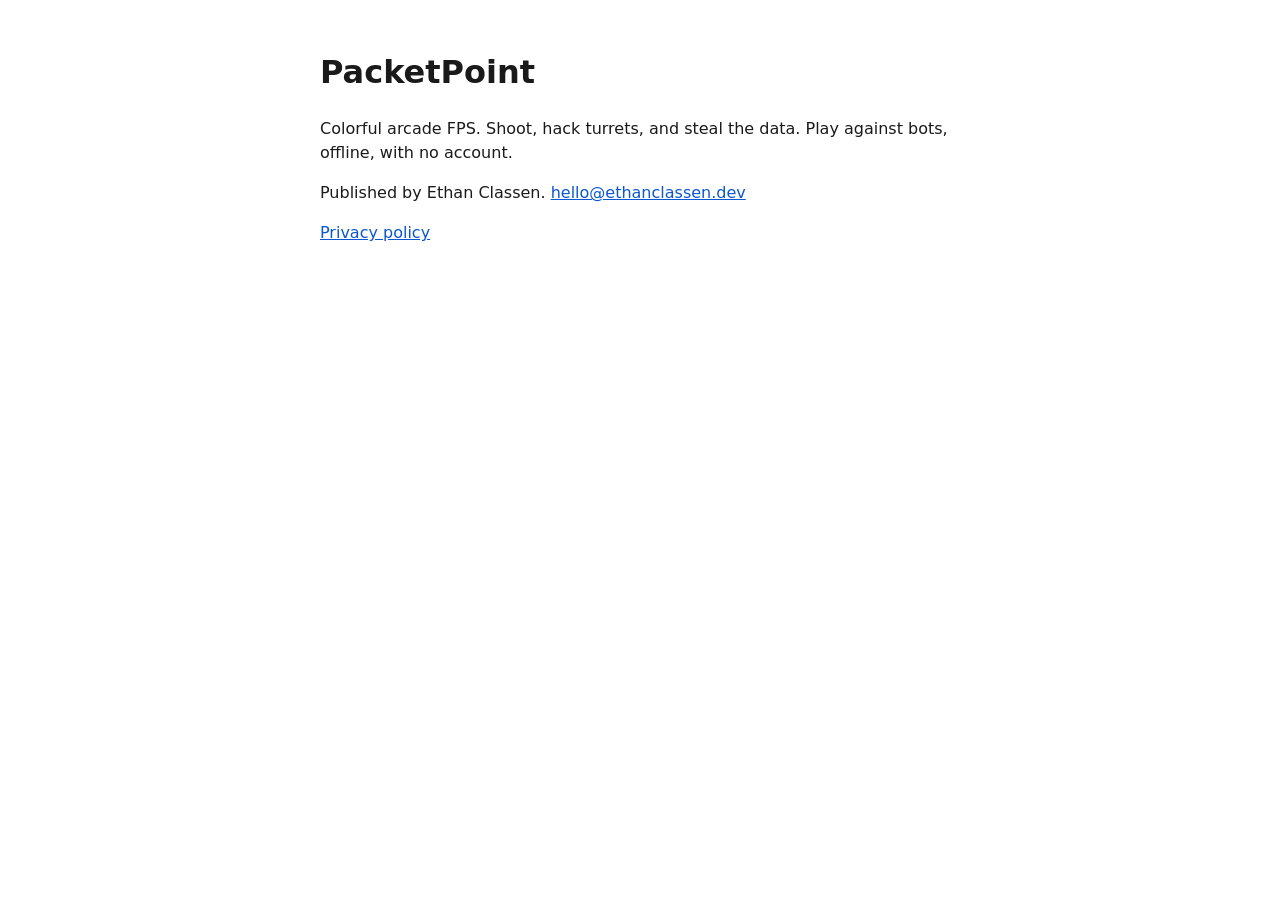
==== index.html @ fc821f6f "Publish the PacketPoint privacy policy. Co-authored-by: Cursor <cursoragent@cursor.com>" ====
<!DOCTYPE html>
<html lang="en">
<head>
  <meta charset="utf-8">
  <meta name="viewport" content="width=device-width, initial-scale=1">
  <title>PacketPoint</title>
  <style>
    body { font-family: system-ui, sans-serif; max-width: 40rem; margin: 3rem auto; padding: 0 1.25rem; line-height: 1.5; color: #1a1a1a; }
    a { color: #0b57d0; }
  </style>
</head>
<body>
  <h1>PacketPoint</h1>
  <p>Colorful arcade FPS. Shoot, hack turrets, and steal the data. Play against bots, offline, with no account.</p>
  <p>Published by Ethan Classen. <a href="mailto:hello@ethanclassen.dev">hello@ethanclassen.dev</a></p>
  <p><a href="privacy-policy.html">Privacy policy</a></p>
</body>
</html>
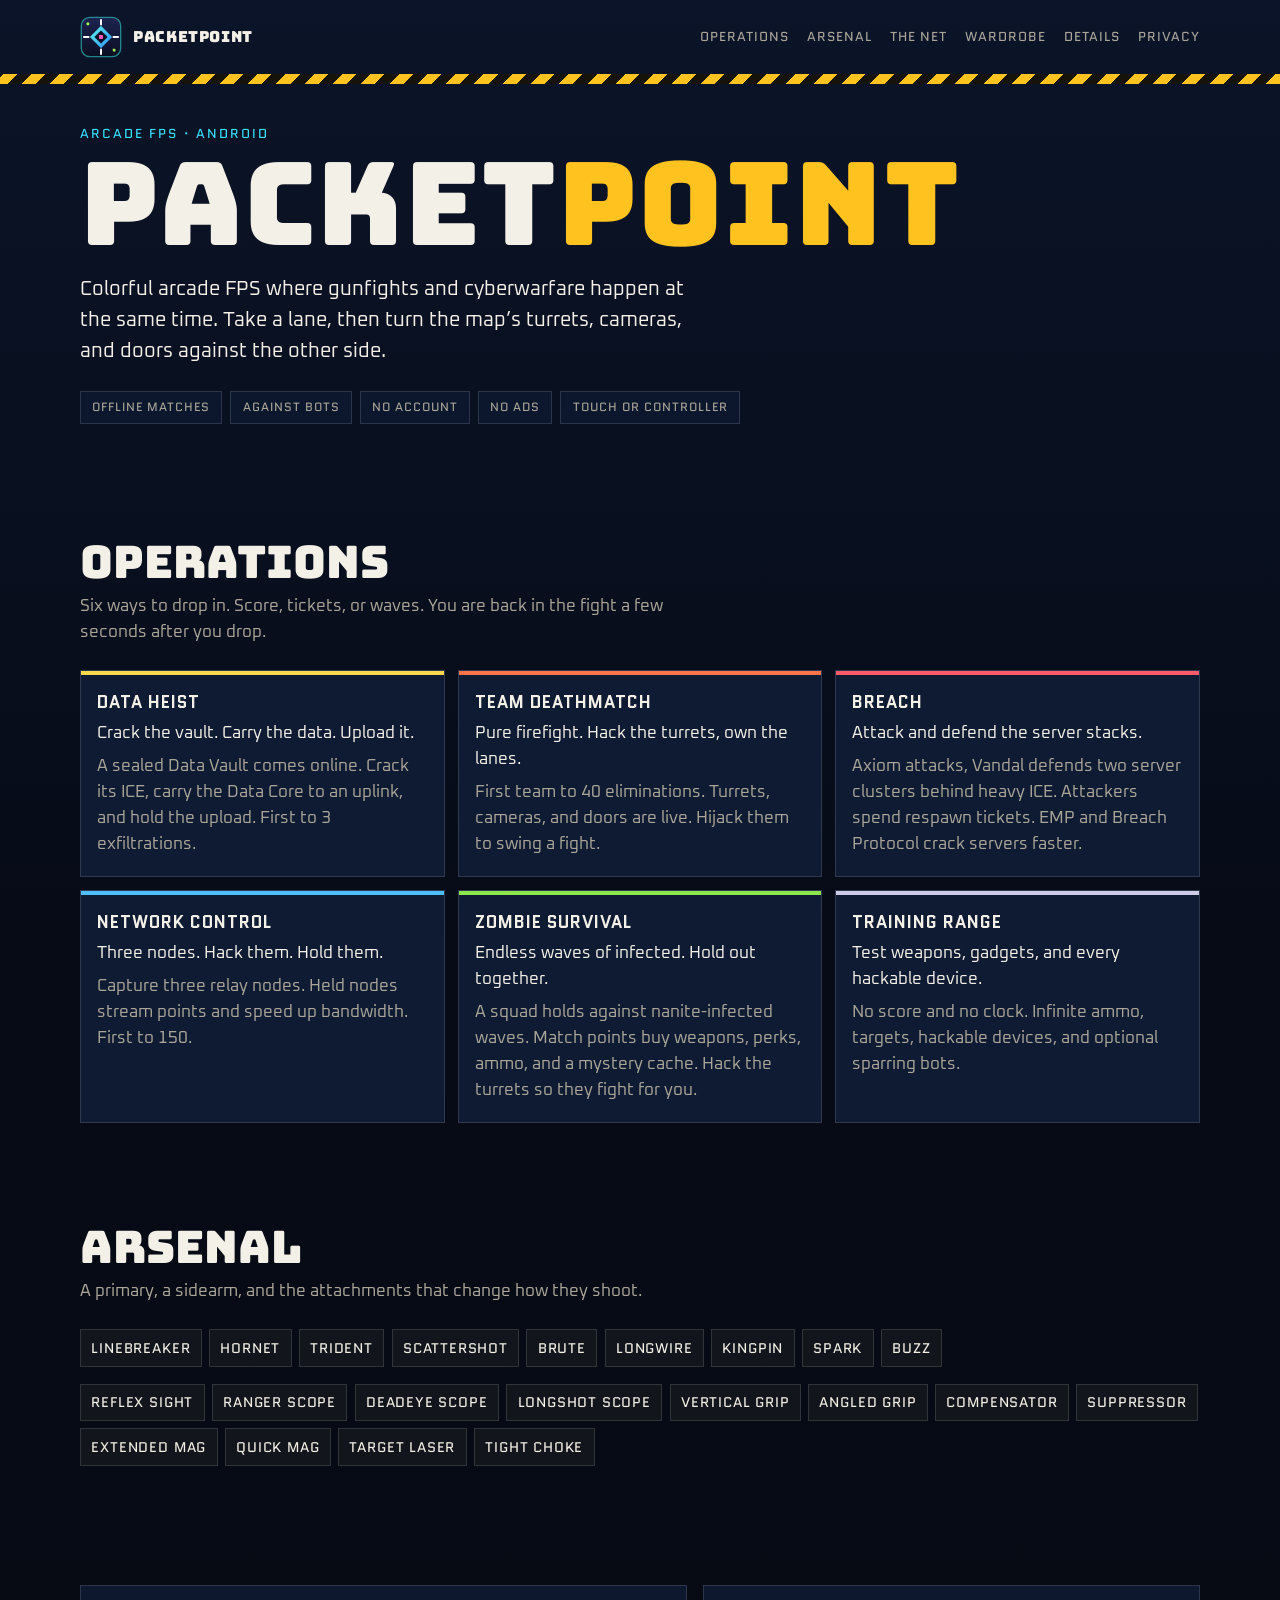
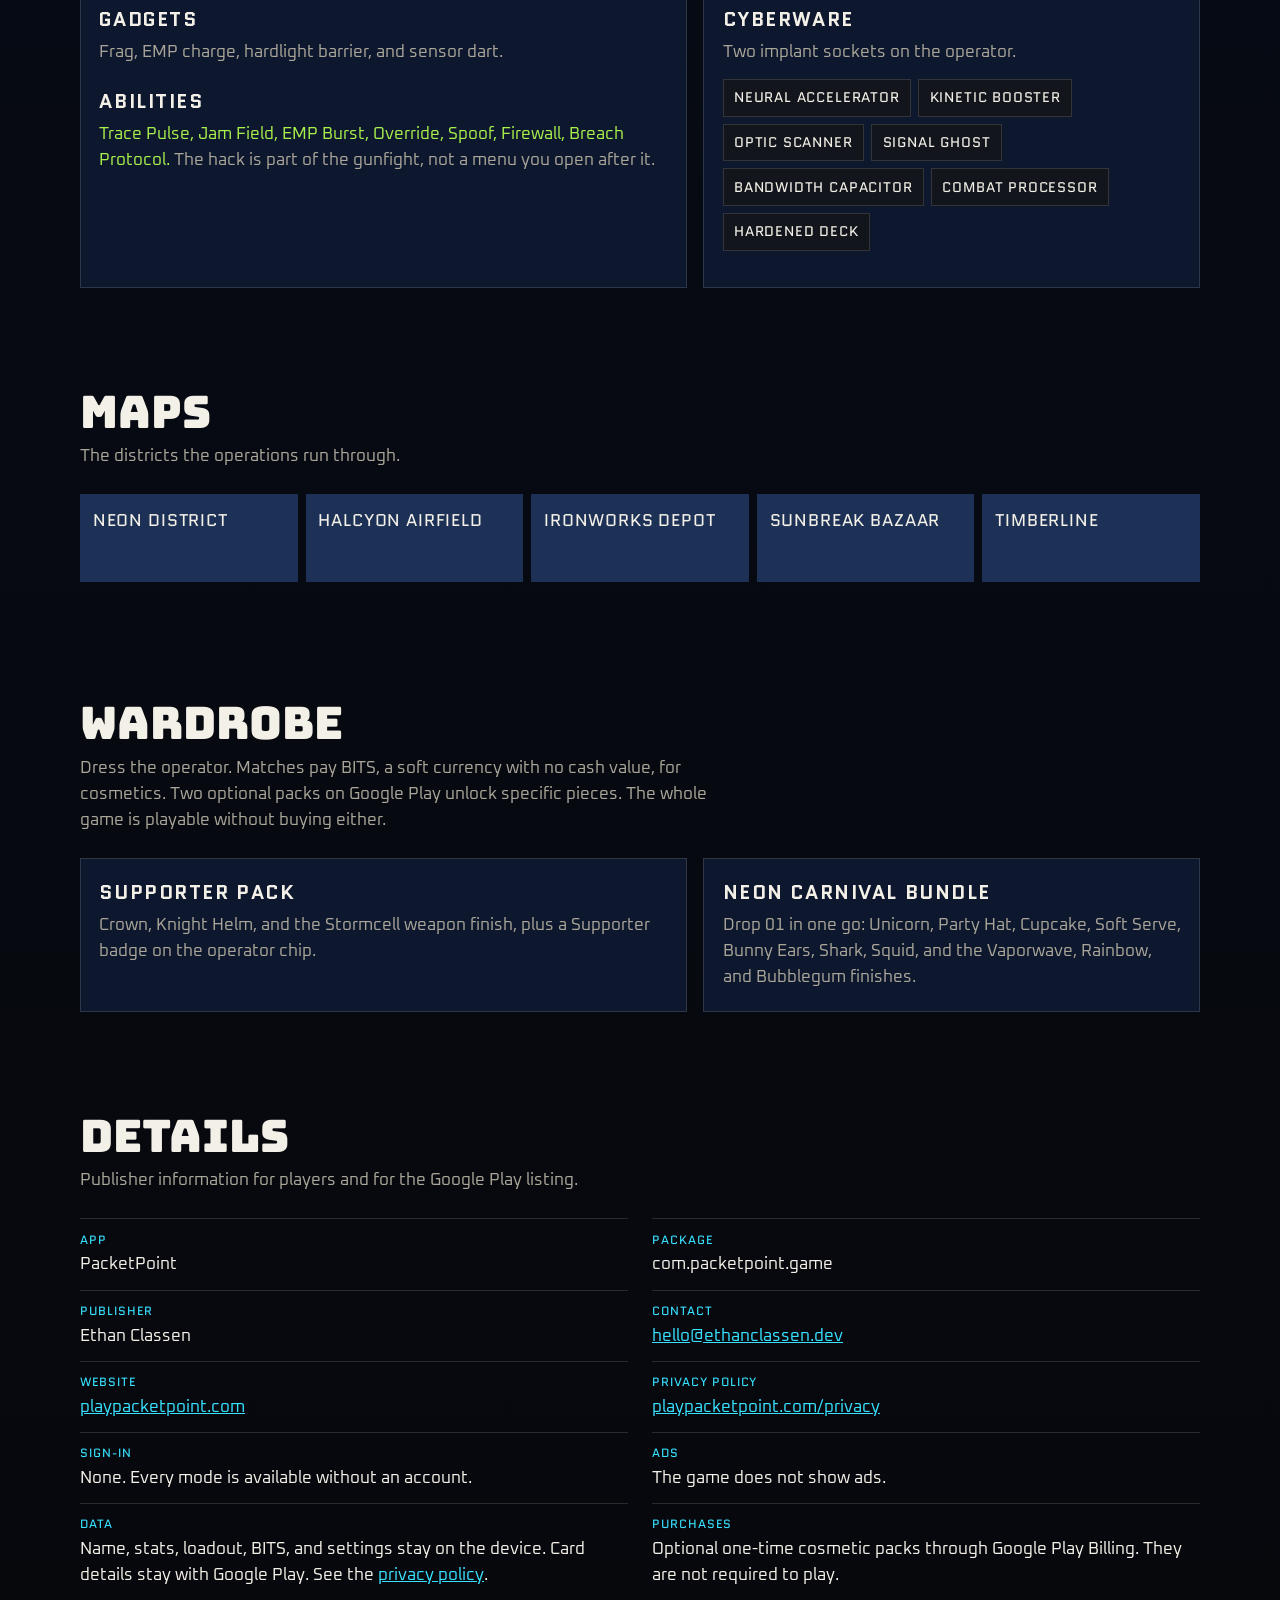
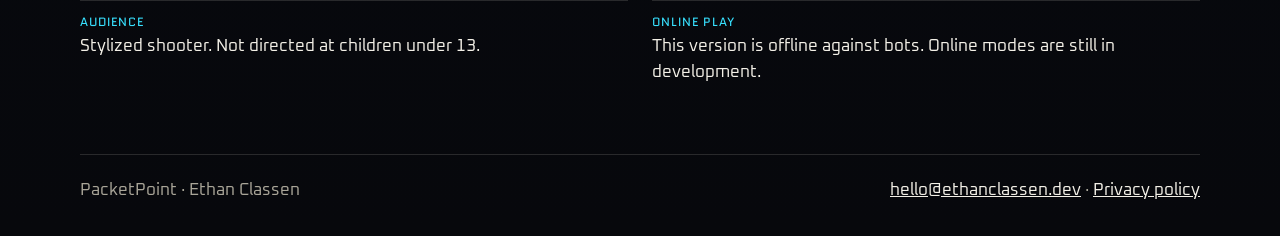
==== commit 64ed0ab0: "Turn the site into the PacketPoint showcase and privacy policy. Co-authored-by: Cursor <cursoragent@" ====
--- a/index.html
+++ b/index.html
@@ -4,15 +4,220 @@
   <meta charset="utf-8">
   <meta name="viewport" content="width=device-width, initial-scale=1">
   <title>PacketPoint</title>
-  <style>
-    body { font-family: system-ui, sans-serif; max-width: 40rem; margin: 3rem auto; padding: 0 1.25rem; line-height: 1.5; color: #1a1a1a; }
-    a { color: #0b57d0; }
-  </style>
+  <meta name="description" content="PacketPoint is a colorful arcade FPS. Shoot, hack turrets, and steal the data. Offline, against bots, with no account.">
+  <link rel="icon" href="favicon.svg" type="image/svg+xml">
+  <link rel="canonical" href="https://playpacketpoint.com/">
+  <link rel="preconnect" href="https://fonts.googleapis.com">
+  <link rel="preconnect" href="https://fonts.gstatic.com" crossorigin>
+  <link href="https://fonts.googleapis.com/css2?family=Bungee&family=Oxanium:wght@400;600&family=Quantico:wght@400;700&display=swap" rel="stylesheet">
+  <link rel="stylesheet" href="styles.css">
 </head>
 <body>
-  <h1>PacketPoint</h1>
-  <p>Colorful arcade FPS. Shoot, hack turrets, and steal the data. Play against bots, offline, with no account.</p>
-  <p>Published by Ethan Classen. <a href="mailto:hello@ethanclassen.dev">hello@ethanclassen.dev</a></p>
-  <p><a href="privacy-policy.html">Privacy policy</a></p>
+  <a class="skip" href="#main">Skip to content</a>
+  <header class="wrap nav">
+    <a class="brand" href="/"><img src="favicon.svg" alt="">PacketPoint</a>
+    <nav class="nav-links" aria-label="Site">
+      <a href="#operations">Operations</a>
+      <a href="#arsenal">Arsenal</a>
+      <a href="#net">The net</a>
+      <a href="#wardrobe">Wardrobe</a>
+      <a href="#details">Details</a>
+      <a href="/privacy">Privacy</a>
+    </nav>
+  </header>
+  <div class="hazard" aria-hidden="true"></div>
+
+  <main id="main">
+    <section class="hero wrap">
+      <p class="kicker">Arcade FPS · Android</p>
+      <h1>PACKET<span>POINT</span></h1>
+      <p class="lede">Colorful arcade FPS where gunfights and cyberwarfare happen at the same time. Take a lane, then turn the map’s turrets, cameras, and doors against the other side.</p>
+      <ul class="facts">
+        <li>Offline matches</li>
+        <li>Against bots</li>
+        <li>No account</li>
+        <li>No ads</li>
+        <li>Touch or controller</li>
+      </ul>
+    </section>
+
+    <section class="section wrap" id="operations">
+      <h2>Operations</h2>
+      <p class="sub">Six ways to drop in. Score, tickets, or waves. You are back in the fight a few seconds after you drop.</p>
+      <div class="ops">
+        <article class="op" style="--accent:#ffd94d">
+          <h3>Data Heist</h3>
+          <span class="tag">Crack the vault. Carry the data. Upload it.</span>
+          <p>A sealed Data Vault comes online. Crack its ICE, carry the Data Core to an uplink, and hold the upload. First to 3 exfiltrations.</p>
+        </article>
+        <article class="op" style="--accent:#ff734d">
+          <h3>Team Deathmatch</h3>
+          <span class="tag">Pure firefight. Hack the turrets, own the lanes.</span>
+          <p>First team to 40 eliminations. Turrets, cameras, and doors are live. Hijack them to swing a fight.</p>
+        </article>
+        <article class="op" style="--accent:#ff5c6b">
+          <h3>Breach</h3>
+          <span class="tag">Attack and defend the server stacks.</span>
+          <p>Axiom attacks, Vandal defends two server clusters behind heavy ICE. Attackers spend respawn tickets. EMP and Breach Protocol crack servers faster.</p>
+        </article>
+        <article class="op" style="--accent:#4dbfff">
+          <h3>Network Control</h3>
+          <span class="tag">Three nodes. Hack them. Hold them.</span>
+          <p>Capture three relay nodes. Held nodes stream points and speed up bandwidth. First to 150.</p>
+        </article>
+        <article class="op" style="--accent:#8ce64d">
+          <h3>Zombie Survival</h3>
+          <span class="tag">Endless waves of infected. Hold out together.</span>
+          <p>A squad holds against nanite-infected waves. Match points buy weapons, perks, ammo, and a mystery cache. Hack the turrets so they fight for you.</p>
+        </article>
+        <article class="op" style="--accent:#cccce6">
+          <h3>Training Range</h3>
+          <span class="tag">Test weapons, gadgets, and every hackable device.</span>
+          <p>No score and no clock. Infinite ammo, targets, hackable devices, and optional sparring bots.</p>
+        </article>
+      </div>
+    </section>
+
+    <section class="section wrap" id="arsenal">
+      <h2>Arsenal</h2>
+      <p class="sub">A primary, a sidearm, and the attachments that change how they shoot.</p>
+      <ul class="rack">
+        <li>Linebreaker</li>
+        <li>Hornet</li>
+        <li>Trident</li>
+        <li>Scattershot</li>
+        <li>Brute</li>
+        <li>Longwire</li>
+        <li>Kingpin</li>
+        <li>Spark</li>
+        <li>Buzz</li>
+      </ul>
+      <ul class="chips" style="margin-top:0.8rem">
+        <li>Reflex sight</li>
+        <li>Ranger scope</li>
+        <li>Deadeye scope</li>
+        <li>Longshot scope</li>
+        <li>Vertical grip</li>
+        <li>Angled grip</li>
+        <li>Compensator</li>
+        <li>Suppressor</li>
+        <li>Extended mag</li>
+        <li>Quick mag</li>
+        <li>Target laser</li>
+        <li>Tight choke</li>
+      </ul>
+    </section>
+
+    <section class="section wrap" id="net">
+      <div class="two">
+        <div class="panel">
+          <h3>Gadgets</h3>
+          <p>Frag, EMP charge, hardlight barrier, and sensor dart.</p>
+          <h3 style="margin-top:1.2rem">Abilities</h3>
+          <p><span class="cyber-name">Trace Pulse, Jam Field, EMP Burst, Override, Spoof, Firewall, Breach Protocol.</span> The hack is part of the gunfight, not a menu you open after it.</p>
+        </div>
+        <div class="panel">
+          <h3>Cyberware</h3>
+          <p>Two implant sockets on the operator.</p>
+          <ul class="chips" style="margin-top:0.8rem">
+            <li>Neural Accelerator</li>
+            <li>Kinetic Booster</li>
+            <li>Optic Scanner</li>
+            <li>Signal Ghost</li>
+            <li>Bandwidth Capacitor</li>
+            <li>Combat Processor</li>
+            <li>Hardened Deck</li>
+          </ul>
+        </div>
+      </div>
+    </section>
+
+    <section class="section wrap" id="maps">
+      <h2>Maps</h2>
+      <p class="sub">The districts the operations run through.</p>
+      <ul class="maps">
+        <li>Neon District</li>
+        <li>Halcyon Airfield</li>
+        <li>Ironworks Depot</li>
+        <li>Sunbreak Bazaar</li>
+        <li>Timberline</li>
+      </ul>
+    </section>
+
+    <section class="section wrap" id="wardrobe">
+      <h2>Wardrobe</h2>
+      <p class="sub">Dress the operator. Matches pay BITS, a soft currency with no cash value, for cosmetics. Two optional packs on Google Play unlock specific pieces. The whole game is playable without buying either.</p>
+      <div class="two">
+        <article class="panel">
+          <h3>Supporter Pack</h3>
+          <p>Crown, Knight Helm, and the Stormcell weapon finish, plus a Supporter badge on the operator chip.</p>
+        </article>
+        <article class="panel">
+          <h3>Neon Carnival Bundle</h3>
+          <p>Drop 01 in one go: Unicorn, Party Hat, Cupcake, Soft Serve, Bunny Ears, Shark, Squid, and the Vaporwave, Rainbow, and Bubblegum finishes.</p>
+        </article>
+      </div>
+    </section>
+
+    <section class="section wrap" id="details">
+      <h2>Details</h2>
+      <p class="sub">Publisher information for players and for the Google Play listing.</p>
+      <dl class="details">
+        <div>
+          <dt>App</dt>
+          <dd>PacketPoint</dd>
+        </div>
+        <div>
+          <dt>Package</dt>
+          <dd>com.packetpoint.game</dd>
+        </div>
+        <div>
+          <dt>Publisher</dt>
+          <dd>Ethan Classen</dd>
+        </div>
+        <div>
+          <dt>Contact</dt>
+          <dd><a href="mailto:hello@ethanclassen.dev">hello@ethanclassen.dev</a></dd>
+        </div>
+        <div>
+          <dt>Website</dt>
+          <dd><a href="https://playpacketpoint.com/">playpacketpoint.com</a></dd>
+        </div>
+        <div>
+          <dt>Privacy policy</dt>
+          <dd><a href="https://playpacketpoint.com/privacy">playpacketpoint.com/privacy</a></dd>
+        </div>
+        <div>
+          <dt>Sign-in</dt>
+          <dd>None. Every mode is available without an account.</dd>
+        </div>
+        <div>
+          <dt>Ads</dt>
+          <dd>The game does not show ads.</dd>
+        </div>
+        <div>
+          <dt>Data</dt>
+          <dd>Name, stats, loadout, BITS, and settings stay on the device. Card details stay with Google Play. See the <a href="/privacy">privacy policy</a>.</dd>
+        </div>
+        <div>
+          <dt>Purchases</dt>
+          <dd>Optional one-time cosmetic packs through Google Play Billing. They are not required to play.</dd>
+        </div>
+        <div>
+          <dt>Audience</dt>
+          <dd>Stylized shooter. Not directed at children under 13.</dd>
+        </div>
+        <div>
+          <dt>Online play</dt>
+          <dd>This version is offline against bots. Online modes are still in development.</dd>
+        </div>
+      </dl>
+    </section>
+  </main>
+
+  <footer class="wrap foot">
+    <div>PacketPoint · Ethan Classen</div>
+    <div><a href="mailto:hello@ethanclassen.dev">hello@ethanclassen.dev</a> · <a href="/privacy">Privacy policy</a></div>
+  </footer>
 </body>
 </html>
--- a/styles.css
+++ b/styles.css
@@ -0,0 +1,272 @@
+:root {
+  --night: #060b16;
+  --navy: #0f1b33;
+  --navy-hi: #1d3157;
+  --plate: #12151c;
+  --text: #f3f0e7;
+  --muted: #a9a598;
+  --dim: #6b6962;
+  --yellow: #ffc21f;
+  --yellow-ink: #16130a;
+  --signal: #38e1ff;
+  --cyber: #a8f04c;
+  --hot: #ff4848;
+  --line: rgba(243, 240, 231, 0.14);
+  --display: "Bungee", sans-serif;
+  --label: "Quantico", sans-serif;
+  --body: "Oxanium", sans-serif;
+}
+
+* { box-sizing: border-box; }
+html { scroll-behavior: smooth; }
+body {
+  margin: 0;
+  background:
+    radial-gradient(1200px 500px at 80% -10%, rgba(56, 225, 255, 0.08), transparent 55%),
+    linear-gradient(180deg, #0b1428 0%, var(--night) 28%, #07080c 100%);
+  color: var(--text);
+  font-family: var(--body);
+  font-size: 1.05rem;
+  line-height: 1.55;
+}
+img { max-width: 100%; }
+a { color: var(--signal); }
+a:hover { color: var(--yellow); }
+
+.skip {
+  position: absolute;
+  left: 1rem;
+  top: -4rem;
+  background: var(--yellow);
+  color: var(--yellow-ink);
+  padding: 0.5rem 0.8rem;
+  z-index: 5;
+}
+.skip:focus { top: 1rem; }
+
+.wrap { width: min(1120px, calc(100% - 2rem)); margin: 0 auto; }
+
+.nav {
+  display: flex;
+  align-items: center;
+  justify-content: space-between;
+  gap: 1rem;
+  padding: 1rem 0;
+}
+.brand {
+  display: flex;
+  align-items: center;
+  gap: 0.7rem;
+  color: var(--text);
+  text-decoration: none;
+  font-family: var(--display);
+  letter-spacing: 0.04em;
+  font-size: 0.95rem;
+}
+.brand img { width: 42px; height: 42px; }
+.nav-links { display: flex; flex-wrap: wrap; gap: 0.9rem 1.1rem; }
+.nav-links a {
+  color: var(--muted);
+  text-decoration: none;
+  font-family: var(--label);
+  font-size: 0.82rem;
+  letter-spacing: 0.08em;
+  text-transform: uppercase;
+}
+.nav-links a:hover { color: var(--yellow); }
+
+.hazard {
+  height: 10px;
+  background: repeating-linear-gradient(
+    -45deg,
+    var(--yellow) 0 10px,
+    var(--yellow-ink) 10px 20px
+  );
+}
+
+.hero { padding: 2.5rem 0 3rem; }
+.kicker {
+  font-family: var(--label);
+  letter-spacing: 0.16em;
+  text-transform: uppercase;
+  color: var(--signal);
+  font-size: 0.8rem;
+  margin: 0 0 0.6rem;
+}
+h1 {
+  font-family: var(--display);
+  font-weight: 400;
+  font-size: clamp(3.2rem, 10vw, 7.2rem);
+  line-height: 0.88;
+  margin: 0;
+  letter-spacing: 0.01em;
+}
+h1 span { color: var(--yellow); }
+.lede {
+  max-width: 38rem;
+  font-size: 1.25rem;
+  color: var(--text);
+  margin: 1.2rem 0 0;
+}
+.facts {
+  display: flex;
+  flex-wrap: wrap;
+  gap: 0.5rem;
+  margin-top: 1.5rem;
+  padding: 0;
+  list-style: none;
+}
+.facts li {
+  border: 1px solid var(--line);
+  background: rgba(15, 27, 51, 0.72);
+  padding: 0.35rem 0.7rem;
+  font-family: var(--label);
+  letter-spacing: 0.08em;
+  text-transform: uppercase;
+  font-size: 0.78rem;
+  color: var(--muted);
+}
+
+.section { padding: 3.2rem 0; }
+h2 {
+  font-family: var(--display);
+  font-weight: 400;
+  font-size: clamp(1.8rem, 4vw, 2.8rem);
+  line-height: 1;
+  margin: 0 0 0.6rem;
+}
+.sub { color: var(--muted); max-width: 40rem; margin: 0 0 1.5rem; }
+
+.ops {
+  display: grid;
+  grid-template-columns: repeat(3, 1fr);
+  gap: 0.8rem;
+}
+.op {
+  background: var(--navy);
+  border: 1px solid var(--line);
+  padding: 1rem 1rem 1.1rem;
+  min-height: 100%;
+  position: relative;
+}
+.op::before {
+  content: "";
+  display: block;
+  height: 4px;
+  margin: -1rem -1rem 0.9rem;
+  background: var(--accent, var(--yellow));
+}
+.op h3 {
+  font-family: var(--label);
+  letter-spacing: 0.06em;
+  text-transform: uppercase;
+  margin: 0 0 0.35rem;
+  font-size: 1.05rem;
+}
+.op p { margin: 0; color: var(--muted); }
+.op .tag {
+  display: block;
+  color: var(--text);
+  margin-bottom: 0.45rem;
+}
+
+.rack, .chips {
+  display: flex;
+  flex-wrap: wrap;
+  gap: 0.45rem;
+  padding: 0;
+  list-style: none;
+}
+.rack li, .chips li {
+  background: var(--plate);
+  border: 1px solid var(--line);
+  padding: 0.45rem 0.65rem;
+  font-family: var(--label);
+  letter-spacing: 0.06em;
+  text-transform: uppercase;
+  font-size: 0.85rem;
+}
+.two {
+  display: grid;
+  grid-template-columns: 1.1fr 0.9fr;
+  gap: 1rem;
+}
+.panel {
+  background: rgba(15, 27, 51, 0.85);
+  border: 1px solid var(--line);
+  padding: 1.1rem 1.15rem 1.2rem;
+}
+.panel h3 {
+  font-family: var(--label);
+  text-transform: uppercase;
+  letter-spacing: 0.08em;
+  margin: 0 0 0.4rem;
+}
+.panel p { margin: 0.35rem 0 0; color: var(--muted); }
+.cyber-name { color: var(--cyber); }
+
+.maps {
+  display: grid;
+  grid-template-columns: repeat(5, 1fr);
+  gap: 0.5rem;
+  padding: 0;
+  list-style: none;
+}
+.maps li {
+  background: var(--navy-hi);
+  min-height: 5.5rem;
+  padding: 0.8rem;
+  font-family: var(--label);
+  text-transform: uppercase;
+  letter-spacing: 0.05em;
+}
+
+.details {
+  display: grid;
+  grid-template-columns: 1fr 1fr;
+  gap: 0.7rem 1.5rem;
+}
+.details div { border-top: 1px solid var(--line); padding-top: 0.7rem; }
+.details dt {
+  font-family: var(--label);
+  letter-spacing: 0.08em;
+  text-transform: uppercase;
+  font-size: 0.75rem;
+  color: var(--signal);
+}
+.details dd { margin: 0.2rem 0 0; }
+
+.foot {
+  border-top: 1px solid var(--line);
+  padding: 1.4rem 0 2rem;
+  color: var(--muted);
+  display: flex;
+  justify-content: space-between;
+  gap: 1rem;
+  flex-wrap: wrap;
+}
+.foot a { color: var(--text); }
+
+.policy { padding-bottom: 3rem; }
+.policy h1 { font-size: clamp(2.2rem, 6vw, 4rem); }
+.policy h2 {
+  font-family: var(--label);
+  font-size: 1rem;
+  letter-spacing: 0.08em;
+  text-transform: uppercase;
+  margin-top: 2rem;
+}
+.policy p, .policy li { color: var(--muted); }
+.policy strong, .policy h2 { color: var(--text); }
+
+@media (max-width: 900px) {
+  .ops, .maps { grid-template-columns: 1fr 1fr; }
+  .two, .details { grid-template-columns: 1fr; }
+}
+@media (max-width: 620px) {
+  .ops, .maps { grid-template-columns: 1fr; }
+  .nav { align-items: flex-start; flex-direction: column; }
+}
+@media (prefers-reduced-motion: reduce) {
+  html { scroll-behavior: auto; }
+}
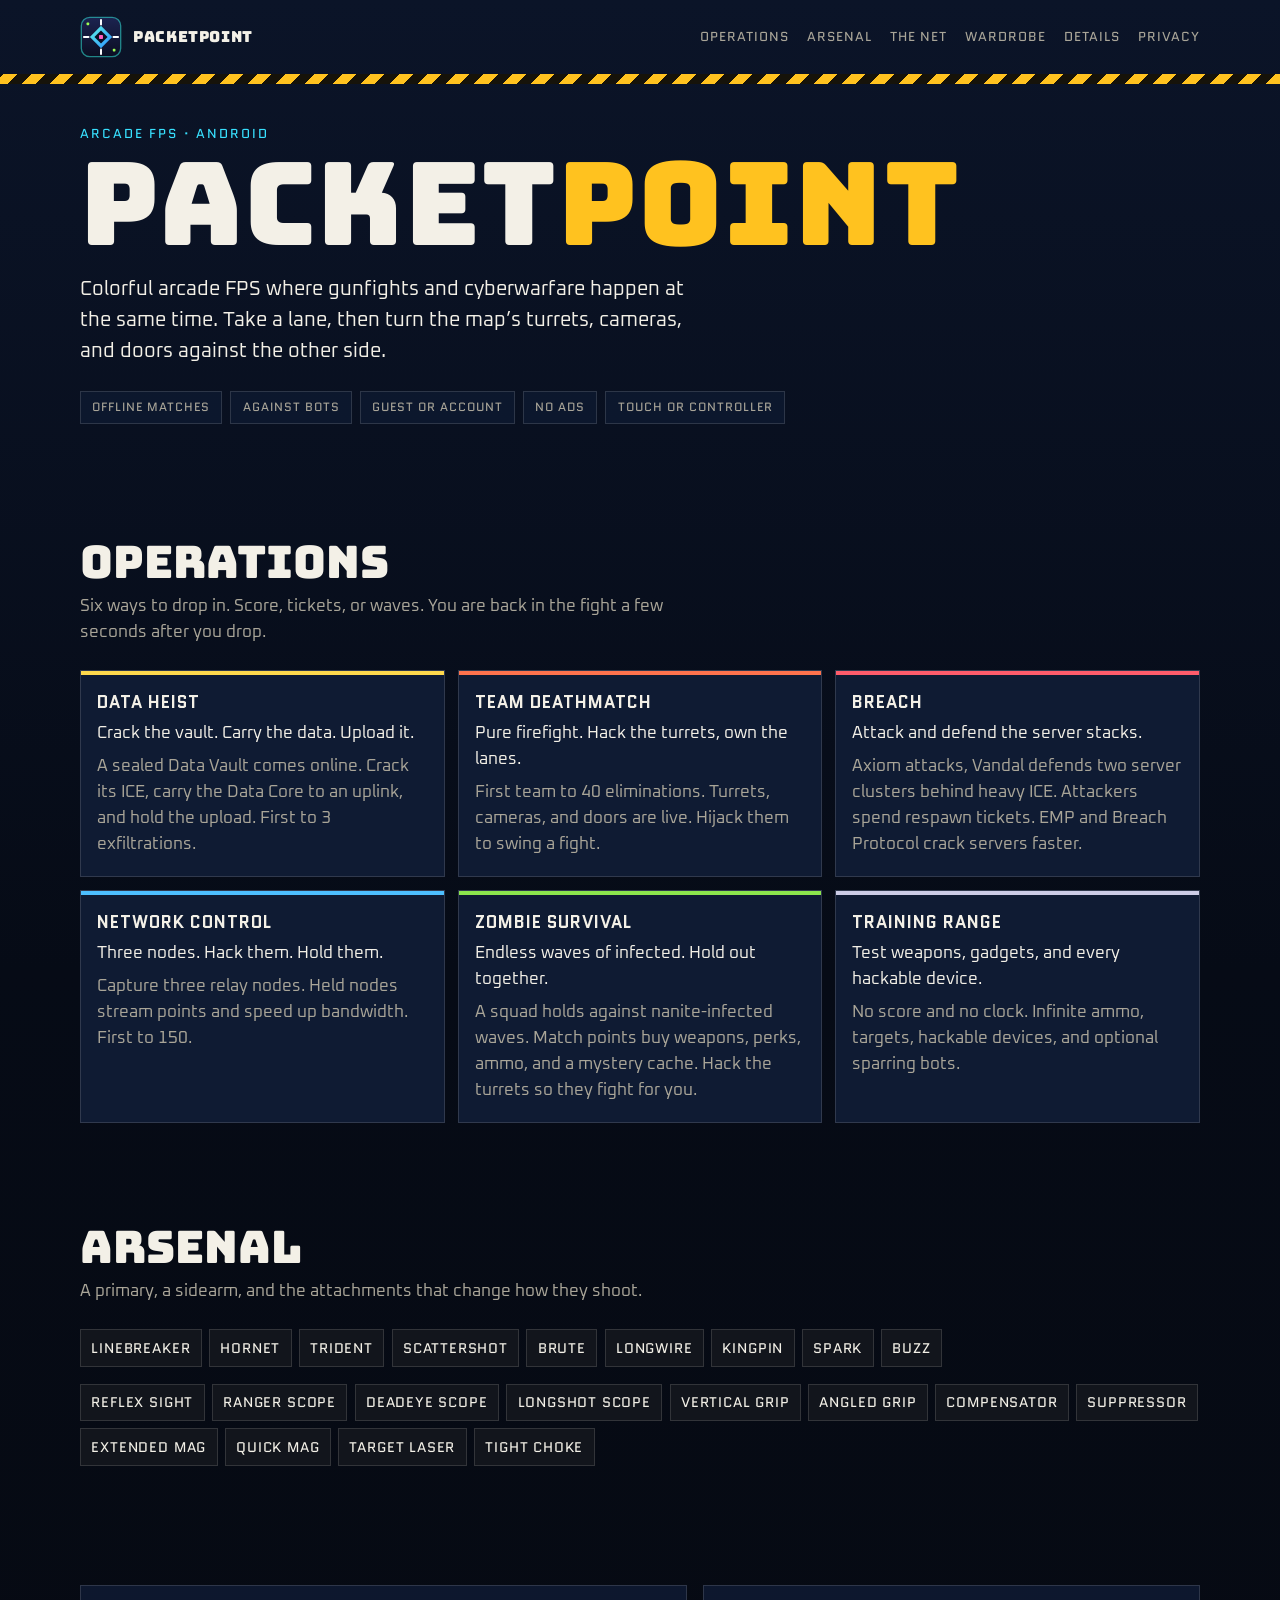
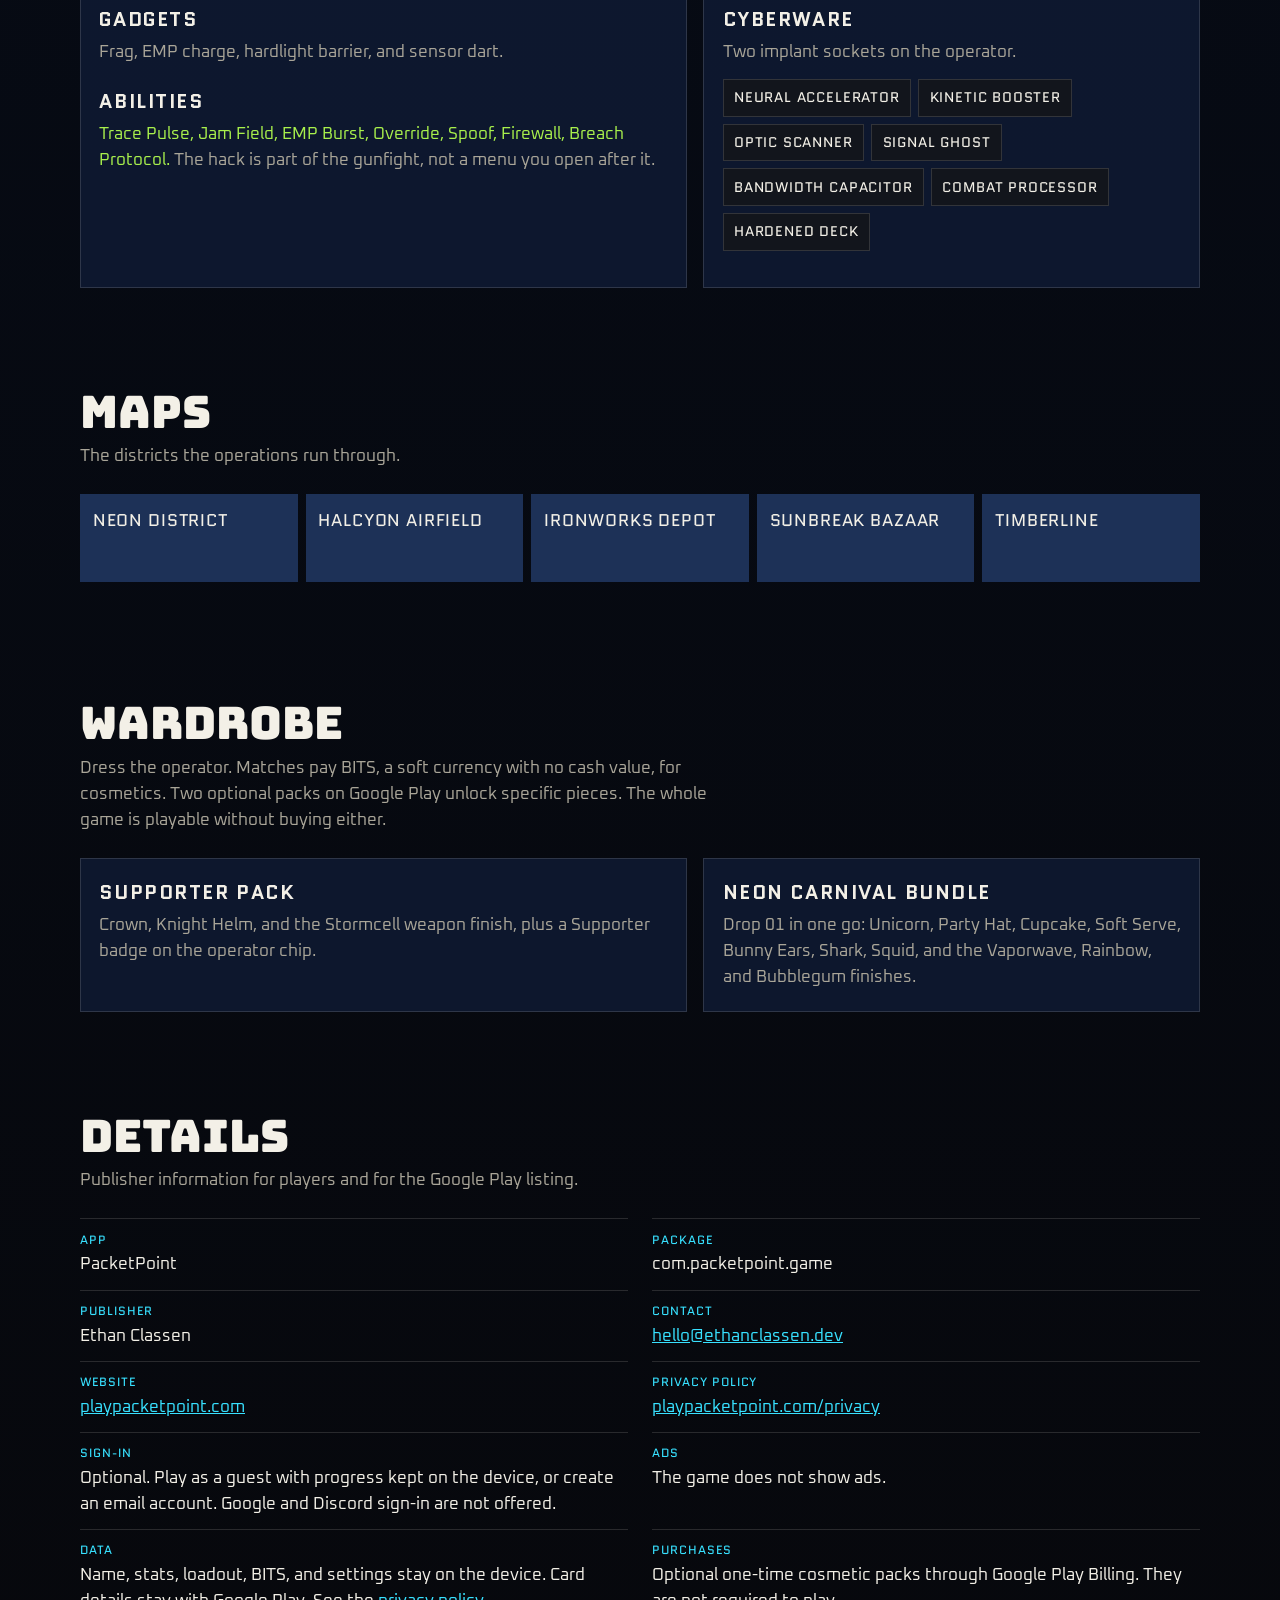
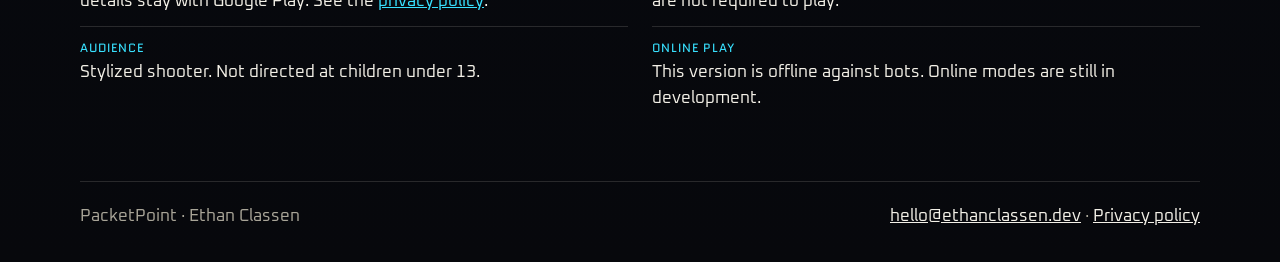
==== commit 5b0ecb68: "Describe optional accounts on the site and privacy policy. Co-authored-by: Cursor <cursoragent@curso" ====
--- a/index.html
+++ b/index.html
@@ -4,7 +4,7 @@
   <meta charset="utf-8">
   <meta name="viewport" content="width=device-width, initial-scale=1">
   <title>PacketPoint</title>
-  <meta name="description" content="PacketPoint is a colorful arcade FPS. Shoot, hack turrets, and steal the data. Offline, against bots, with no account.">
+  <meta name="description" content="PacketPoint is a colorful arcade FPS. Shoot, hack turrets, and steal the data. Play as a guest or with an account.">
   <link rel="icon" href="favicon.svg" type="image/svg+xml">
   <link rel="canonical" href="https://playpacketpoint.com/">
   <link rel="preconnect" href="https://fonts.googleapis.com">
@@ -35,7 +35,7 @@
       <ul class="facts">
         <li>Offline matches</li>
         <li>Against bots</li>
-        <li>No account</li>
+        <li>Guest or account</li>
         <li>No ads</li>
         <li>Touch or controller</li>
       </ul>
@@ -189,7 +189,7 @@
         </div>
         <div>
           <dt>Sign-in</dt>
-          <dd>None. Every mode is available without an account.</dd>
+          <dd>Optional. Play as a guest with progress kept on the device, or create an email account. Google and Discord sign-in are not offered.</dd>
         </div>
         <div>
           <dt>Ads</dt>
